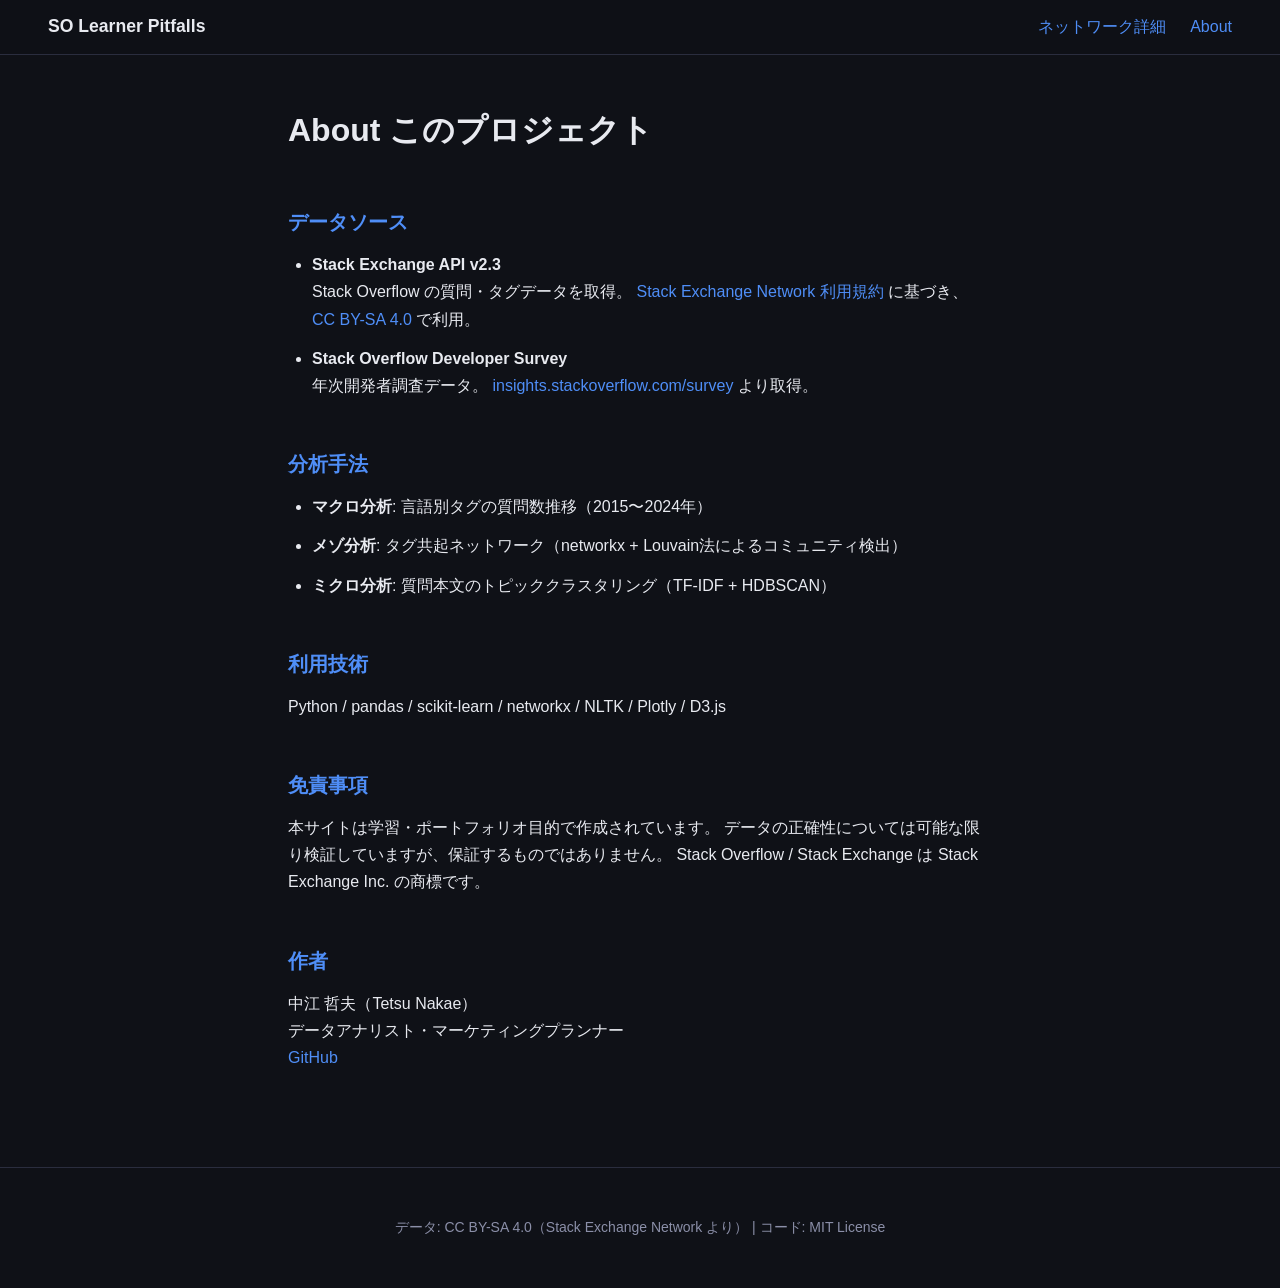
==== web/about.html @ 8466077b "Day 1: プロジェクト初期化・ディレクトリ構造・設定ファイル整備 - ディレクトリ構造を計画書に従い構築（src/api, preprocessing, analysis, visualizati" ====
<!DOCTYPE html>
<html lang="ja">
<head>
  <meta charset="UTF-8">
  <meta name="viewport" content="width=device-width, initial-scale=1.0">
  <title>About | Stack Overflow 学習者つまづき分析</title>
  <link rel="stylesheet" href="static/css/main.css">
</head>
<body>

  <header class="site-header">
    <nav>
      <a href="index.html" class="site-title">SO Learner Pitfalls</a>
      <a href="network.html">ネットワーク詳細</a>
      <a href="about.html" class="active">About</a>
    </nav>
  </header>

  <main class="about-main">

    <h1>About このプロジェクト</h1>

    <section>
      <h2>データソース</h2>
      <ul>
        <li>
          <strong>Stack Exchange API v2.3</strong><br>
          Stack Overflow の質問・タグデータを取得。
          <a href="https://stackoverflow.com/legal/terms-of-service/public" target="_blank" rel="noopener">
            Stack Exchange Network 利用規約
          </a> に基づき、
          <a href="https://creativecommons.org/licenses/by-sa/4.0/" target="_blank" rel="noopener">CC BY-SA 4.0</a> で利用。
        </li>
        <li>
          <strong>Stack Overflow Developer Survey</strong><br>
          年次開発者調査データ。
          <a href="https://insights.stackoverflow.com/survey" target="_blank" rel="noopener">
            insights.stackoverflow.com/survey
          </a> より取得。
        </li>
      </ul>
    </section>

    <section>
      <h2>分析手法</h2>
      <ul>
        <li><strong>マクロ分析</strong>: 言語別タグの質問数推移（2015〜2024年）</li>
        <li><strong>メゾ分析</strong>: タグ共起ネットワーク（networkx + Louvain法によるコミュニティ検出）</li>
        <li><strong>ミクロ分析</strong>: 質問本文のトピッククラスタリング（TF-IDF + HDBSCAN）</li>
      </ul>
    </section>

    <section>
      <h2>利用技術</h2>
      <p>Python / pandas / scikit-learn / networkx / NLTK / Plotly / D3.js</p>
    </section>

    <section>
      <h2>免責事項</h2>
      <p>
        本サイトは学習・ポートフォリオ目的で作成されています。
        データの正確性については可能な限り検証していますが、保証するものではありません。
        Stack Overflow / Stack Exchange は Stack Exchange Inc. の商標です。
      </p>
    </section>

    <section>
      <h2>作者</h2>
      <p>
        中江 哲夫（Tetsu Nakae）<br>
        データアナリスト・マーケティングプランナー<br>
        <a href="https://github.com/tetsuN-0320" target="_blank" rel="noopener">GitHub</a>
      </p>
    </section>

  </main>

  <footer class="site-footer">
    <p>データ: CC BY-SA 4.0（Stack Exchange Network より） | コード: MIT License</p>
  </footer>

</body>
</html>
---- web/static/css/main.css ----
/* ベーステーマ: フォント・カラーパレット・共通レイアウト */

:root {
  --color-bg: #0f1117;
  --color-surface: #1a1d27;
  --color-primary: #4f8ef7;
  --color-text: #e8eaf0;
  --color-text-muted: #8b8fa8;
  --color-border: #2a2d3e;
  --color-python: #3776ab;
  --color-javascript: #f7df1e;
  --color-java: #ed8b00;
  --color-go: #00add8;
  --font-base: "Noto Sans JP", "Helvetica Neue", Arial, sans-serif;
  --font-mono: "JetBrains Mono", "Fira Code", monospace;
  --spacing-lg: 3rem;
  --spacing-md: 1.5rem;
  --spacing-sm: 0.75rem;
}

* {
  box-sizing: border-box;
  margin: 0;
  padding: 0;
}

html {
  scroll-behavior: smooth;
}

body {
  background-color: var(--color-bg);
  color: var(--color-text);
  font-family: var(--font-base);
  font-size: 1rem;
  line-height: 1.7;
}

a {
  color: var(--color-primary);
  text-decoration: none;
}

a:hover {
  text-decoration: underline;
}

/* ナビゲーション */
.site-header {
  position: sticky;
  top: 0;
  z-index: 100;
  background: rgba(15, 17, 23, 0.9);
  backdrop-filter: blur(8px);
  border-bottom: 1px solid var(--color-border);
  padding: var(--spacing-sm) var(--spacing-lg);
}

.site-header nav {
  display: flex;
  align-items: center;
  gap: var(--spacing-md);
  max-width: 1200px;
  margin: 0 auto;
}

.site-title {
  font-weight: 700;
  font-size: 1.1rem;
  color: var(--color-text);
  margin-right: auto;
}

/* フッター */
.site-footer {
  text-align: center;
  padding: var(--spacing-lg);
  color: var(--color-text-muted);
  font-size: 0.875rem;
  border-top: 1px solid var(--color-border);
}

/* 言語タブ */
.language-tabs {
  display: flex;
  gap: var(--spacing-sm);
  margin: var(--spacing-md) 0;
}

.tab {
  padding: 0.5rem 1.25rem;
  border: 1px solid var(--color-border);
  border-radius: 2rem;
  background: transparent;
  color: var(--color-text-muted);
  cursor: pointer;
  font-size: 0.9rem;
  transition: all 0.2s;
}

.tab:hover {
  border-color: var(--color-primary);
  color: var(--color-text);
}

.tab.active {
  background: var(--color-primary);
  border-color: var(--color-primary);
  color: #fff;
}

/* チャートプレースホルダー */
.chart-placeholder {
  display: flex;
  align-items: center;
  justify-content: center;
  height: 400px;
  border: 1px dashed var(--color-border);
  border-radius: 8px;
  color: var(--color-text-muted);
  font-size: 0.9rem;
}

/* About・Network ページ */
.about-main,
.network-main {
  max-width: 800px;
  margin: 0 auto;
  padding: var(--spacing-lg);
}

.about-main h1,
.network-main h1 {
  font-size: 2rem;
  margin-bottom: var(--spacing-lg);
}

.about-main section {
  margin-bottom: var(--spacing-lg);
}

.about-main h2 {
  font-size: 1.25rem;
  margin-bottom: var(--spacing-sm);
  color: var(--color-primary);
}

.about-main ul {
  padding-left: 1.5rem;
}

.about-main li {
  margin-bottom: var(--spacing-sm);
}

/* ノード詳細パネル */
.node-detail {
  margin-top: var(--spacing-md);
  padding: var(--spacing-md);
  background: var(--color-surface);
  border-radius: 8px;
  border: 1px solid var(--color-border);
}

.node-detail.hidden {
  display: none;
}
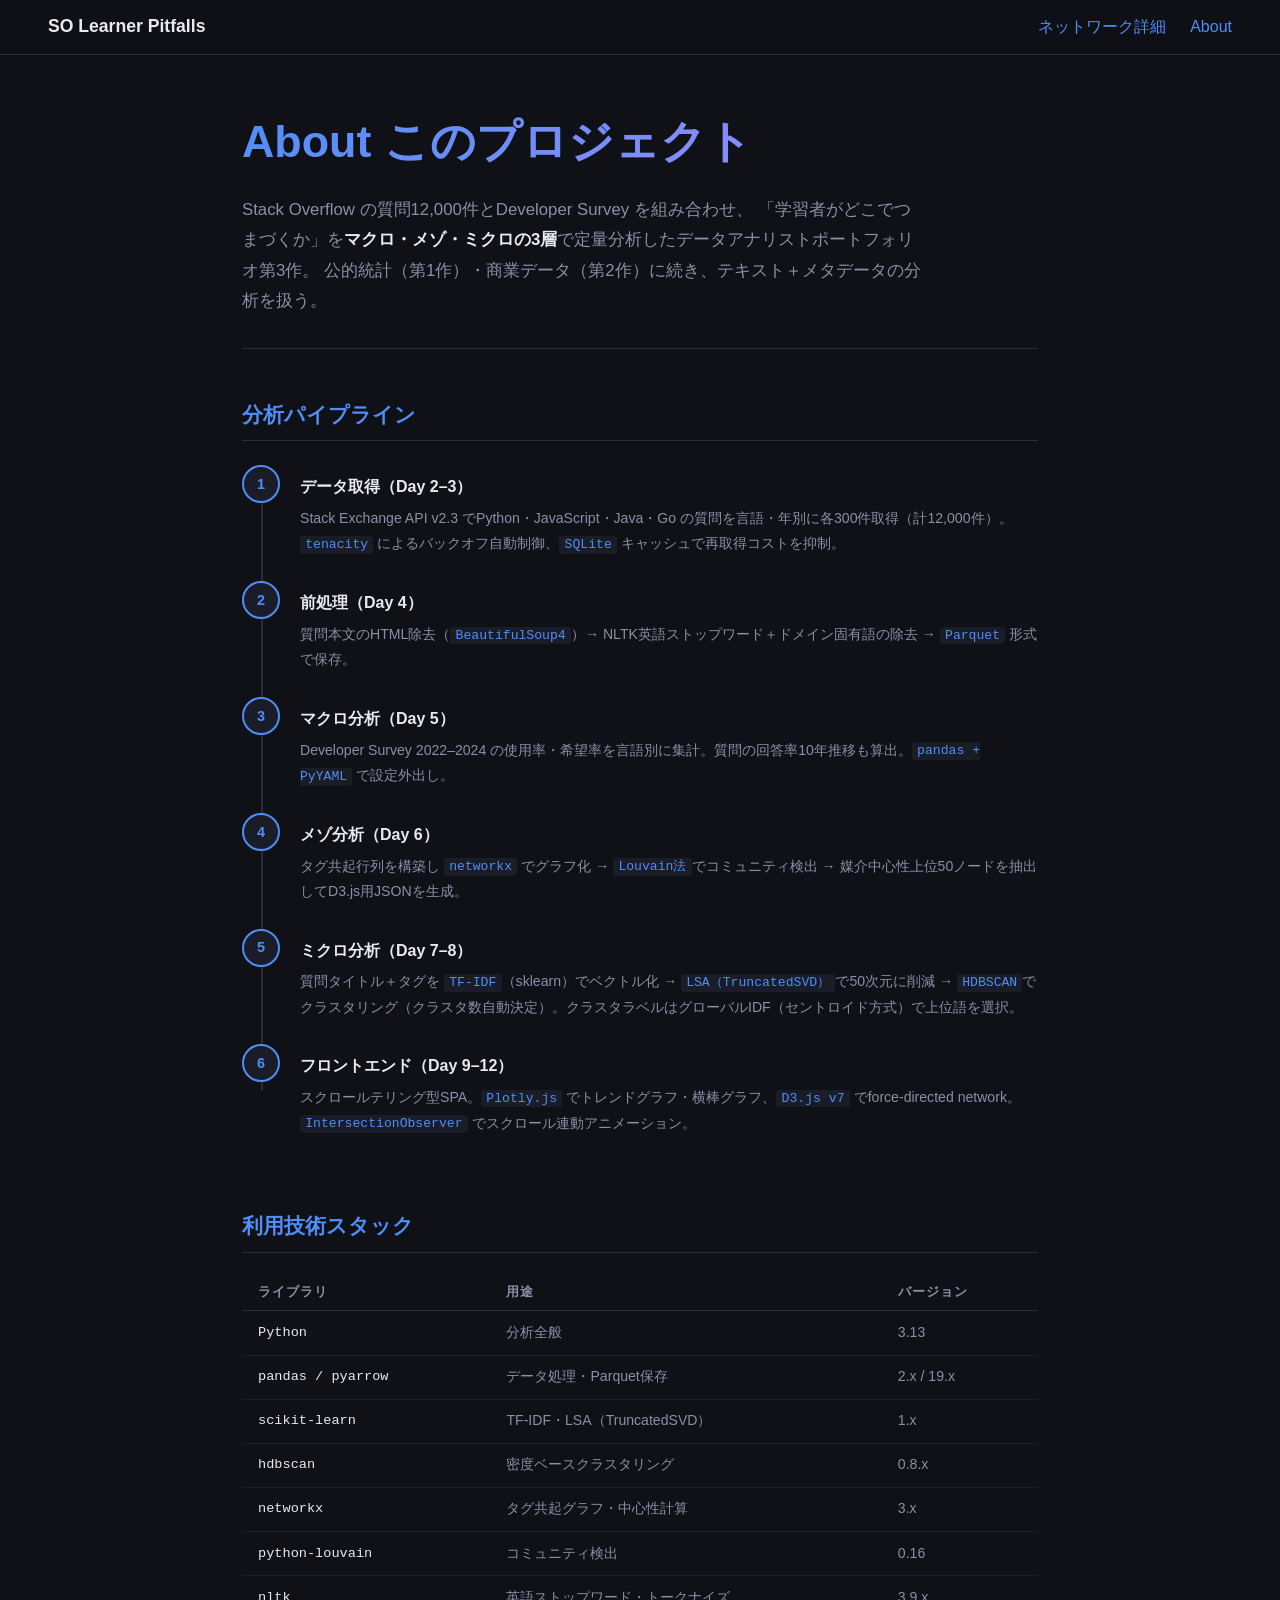
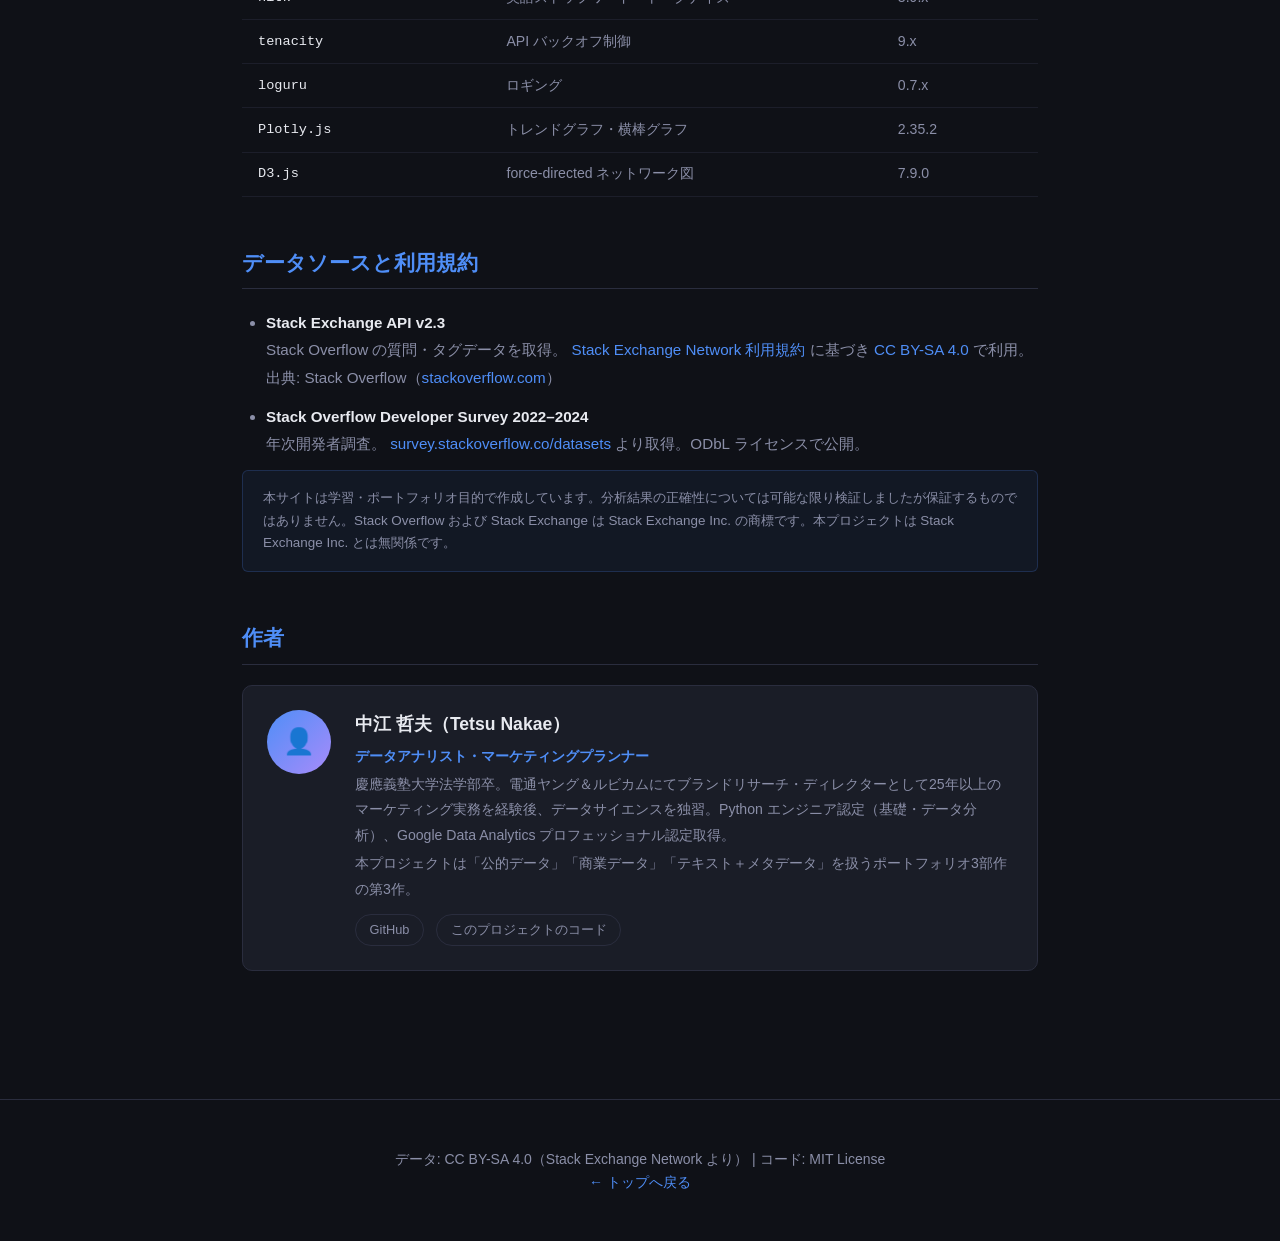
==== commit 020375ab: "Day 12: GitHub Pages デプロイ・About ページ完成・README 更新 - .github/workflows/deploy.yml: web/ を GitHub Pages " ====
--- a/web/about.html
+++ b/web/about.html
@@ -4,7 +4,219 @@
   <meta charset="UTF-8">
   <meta name="viewport" content="width=device-width, initial-scale=1.0">
   <title>About | Stack Overflow 学習者つまづき分析</title>
+  <meta name="description" content="Stack Overflow 学習者つまづき分析プロジェクトの分析手法・データソース・作者情報。">
   <link rel="stylesheet" href="static/css/main.css">
+  <link rel="stylesheet" href="static/css/responsive.css">
+  <style>
+    .about-main {
+      max-width: 860px;
+      margin: 0 auto;
+      padding: 3rem 2rem 5rem;
+    }
+    .about-hero {
+      margin-bottom: 3rem;
+      padding-bottom: 2rem;
+      border-bottom: 1px solid var(--color-border);
+    }
+    .about-hero h1 {
+      font-size: clamp(1.8rem, 4vw, 2.8rem);
+      font-weight: 900;
+      margin-bottom: 1rem;
+      background: linear-gradient(135deg, var(--color-primary), #a78bfa);
+      -webkit-background-clip: text;
+      -webkit-text-fill-color: transparent;
+      background-clip: text;
+    }
+    .about-hero p {
+      color: var(--color-text-muted);
+      font-size: 1.05rem;
+      line-height: 1.8;
+      max-width: 680px;
+    }
+    .about-section {
+      margin-bottom: 3rem;
+    }
+    .about-section h2 {
+      font-size: 1.3rem;
+      font-weight: 700;
+      color: var(--color-primary);
+      margin-bottom: 1.25rem;
+      padding-bottom: 0.5rem;
+      border-bottom: 1px solid var(--color-border);
+    }
+    .about-section p, .about-section li {
+      color: var(--color-text-muted);
+      line-height: 1.8;
+      font-size: 0.95rem;
+    }
+    .about-section ul {
+      padding-left: 1.5rem;
+    }
+    .about-section li {
+      margin-bottom: 0.75rem;
+    }
+    .about-section strong {
+      color: var(--color-text);
+    }
+
+    /* パイプライン図 */
+    .pipeline {
+      display: flex;
+      flex-direction: column;
+      gap: 0;
+      margin: 1.5rem 0;
+    }
+    .pipeline-step {
+      display: flex;
+      gap: 1.25rem;
+      align-items: flex-start;
+      position: relative;
+    }
+    .pipeline-step:not(:last-child)::before {
+      content: '';
+      position: absolute;
+      left: 19px;
+      top: 38px;
+      width: 2px;
+      height: calc(100% + 0.5rem);
+      background: var(--color-border);
+    }
+    .pipeline-num {
+      width: 38px;
+      height: 38px;
+      border-radius: 50%;
+      background: var(--color-surface);
+      border: 2px solid var(--color-primary);
+      display: flex;
+      align-items: center;
+      justify-content: center;
+      font-weight: 700;
+      font-size: 0.9rem;
+      color: var(--color-primary);
+      flex-shrink: 0;
+      z-index: 1;
+    }
+    .pipeline-body {
+      padding: 0.5rem 0 1.5rem;
+    }
+    .pipeline-body h3 {
+      font-size: 1rem;
+      font-weight: 700;
+      margin-bottom: 0.35rem;
+      color: var(--color-text);
+    }
+    .pipeline-body p {
+      font-size: 0.88rem;
+      color: var(--color-text-muted);
+      margin: 0;
+    }
+    .pipeline-body code {
+      font-family: var(--font-mono);
+      font-size: 0.82rem;
+      background: var(--color-surface);
+      padding: 0.1em 0.4em;
+      border-radius: 3px;
+      color: var(--color-primary);
+    }
+
+    /* テックスタック表 */
+    .tech-table {
+      width: 100%;
+      border-collapse: collapse;
+      font-size: 0.88rem;
+      margin-top: 1rem;
+    }
+    .tech-table th {
+      text-align: left;
+      padding: 0.5rem 1rem;
+      border-bottom: 1px solid var(--color-border);
+      color: var(--color-text-muted);
+      font-weight: 600;
+      font-size: 0.8rem;
+      text-transform: uppercase;
+      letter-spacing: 0.08em;
+    }
+    .tech-table td {
+      padding: 0.6rem 1rem;
+      border-bottom: 1px solid rgba(42,45,62,0.5);
+      color: var(--color-text-muted);
+      vertical-align: top;
+    }
+    .tech-table td:first-child {
+      color: var(--color-text);
+      font-family: var(--font-mono);
+      font-size: 0.85rem;
+      white-space: nowrap;
+    }
+
+    /* 作者カード */
+    .author-card {
+      display: flex;
+      gap: 1.5rem;
+      align-items: flex-start;
+      padding: 1.5rem;
+      background: var(--color-surface);
+      border-radius: 10px;
+      border: 1px solid var(--color-border);
+    }
+    .author-avatar {
+      width: 64px;
+      height: 64px;
+      border-radius: 50%;
+      background: linear-gradient(135deg, var(--color-primary), #a78bfa);
+      display: flex;
+      align-items: center;
+      justify-content: center;
+      font-size: 1.6rem;
+      flex-shrink: 0;
+    }
+    .author-info h3 {
+      font-size: 1.1rem;
+      font-weight: 700;
+      margin-bottom: 0.25rem;
+    }
+    .author-info p {
+      margin: 0.2rem 0;
+      font-size: 0.88rem;
+    }
+    .author-links {
+      display: flex;
+      gap: 0.75rem;
+      margin-top: 0.75rem;
+      flex-wrap: wrap;
+    }
+    .author-link {
+      padding: 0.25rem 0.85rem;
+      border: 1px solid var(--color-border);
+      border-radius: 2rem;
+      font-size: 0.8rem;
+      color: var(--color-text-muted);
+      text-decoration: none;
+      transition: all 0.2s;
+    }
+    .author-link:hover {
+      border-color: var(--color-primary);
+      color: var(--color-primary);
+      text-decoration: none;
+    }
+
+    /* 免責事項 */
+    .disclaimer {
+      padding: 1rem 1.25rem;
+      background: rgba(79,142,247,0.06);
+      border: 1px solid rgba(79,142,247,0.2);
+      border-radius: 6px;
+      font-size: 0.84rem;
+      color: var(--color-text-muted);
+      line-height: 1.7;
+    }
+
+    @media (max-width: 768px) {
+      .author-card { flex-direction: column; }
+      .tech-table th:nth-child(3),
+      .tech-table td:nth-child(3) { display: none; }
+    }
+  </style>
 </head>
 <body>
 
@@ -18,65 +230,133 @@
 
   <main class="about-main">
 
-    <h1>About このプロジェクト</h1>
-
-    <section>
-      <h2>データソース</h2>
+    <div class="about-hero">
+      <h1>About このプロジェクト</h1>
+      <p>
+        Stack Overflow の質問12,000件とDeveloper Survey を組み合わせ、
+        「学習者がどこでつまづくか」を<strong style="color:var(--color-text)">マクロ・メゾ・ミクロの3層</strong>で定量分析したデータアナリストポートフォリオ第3作。
+        公的統計（第1作）・商業データ（第2作）に続き、テキスト＋メタデータの分析を扱う。
+      </p>
+    </div>
+
+    <!-- 分析パイプライン -->
+    <section class="about-section">
+      <h2>分析パイプライン</h2>
+      <div class="pipeline">
+        <div class="pipeline-step">
+          <div class="pipeline-num">1</div>
+          <div class="pipeline-body">
+            <h3>データ取得（Day 2–3）</h3>
+            <p>Stack Exchange API v2.3 でPython・JavaScript・Java・Go の質問を言語・年別に各300件取得（計12,000件）。<code>tenacity</code> によるバックオフ自動制御、<code>SQLite</code> キャッシュで再取得コストを抑制。</p>
+          </div>
+        </div>
+        <div class="pipeline-step">
+          <div class="pipeline-num">2</div>
+          <div class="pipeline-body">
+            <h3>前処理（Day 4）</h3>
+            <p>質問本文のHTML除去（<code>BeautifulSoup4</code>）→ NLTK英語ストップワード＋ドメイン固有語の除去 → <code>Parquet</code> 形式で保存。</p>
+          </div>
+        </div>
+        <div class="pipeline-step">
+          <div class="pipeline-num">3</div>
+          <div class="pipeline-body">
+            <h3>マクロ分析（Day 5）</h3>
+            <p>Developer Survey 2022–2024 の使用率・希望率を言語別に集計。質問の回答率10年推移も算出。<code>pandas + PyYAML</code> で設定外出し。</p>
+          </div>
+        </div>
+        <div class="pipeline-step">
+          <div class="pipeline-num">4</div>
+          <div class="pipeline-body">
+            <h3>メゾ分析（Day 6）</h3>
+            <p>タグ共起行列を構築し <code>networkx</code> でグラフ化 → <code>Louvain法</code>でコミュニティ検出 → 媒介中心性上位50ノードを抽出してD3.js用JSONを生成。</p>
+          </div>
+        </div>
+        <div class="pipeline-step">
+          <div class="pipeline-num">5</div>
+          <div class="pipeline-body">
+            <h3>ミクロ分析（Day 7–8）</h3>
+            <p>質問タイトル＋タグを <code>TF-IDF</code>（sklearn）でベクトル化 → <code>LSA（TruncatedSVD）</code>で50次元に削減 → <code>HDBSCAN</code>でクラスタリング（クラスタ数自動決定）。クラスタラベルはグローバルIDF（セントロイド方式）で上位語を選択。</p>
+          </div>
+        </div>
+        <div class="pipeline-step">
+          <div class="pipeline-num">6</div>
+          <div class="pipeline-body">
+            <h3>フロントエンド（Day 9–12）</h3>
+            <p>スクロールテリング型SPA。<code>Plotly.js</code> でトレンドグラフ・横棒グラフ、<code>D3.js v7</code> でforce-directed network。<code>IntersectionObserver</code> でスクロール連動アニメーション。</p>
+          </div>
+        </div>
+      </div>
+    </section>
+
+    <!-- 利用技術 -->
+    <section class="about-section">
+      <h2>利用技術スタック</h2>
+      <table class="tech-table">
+        <thead>
+          <tr><th>ライブラリ</th><th>用途</th><th>バージョン</th></tr>
+        </thead>
+        <tbody>
+          <tr><td>Python</td><td>分析全般</td><td>3.13</td></tr>
+          <tr><td>pandas / pyarrow</td><td>データ処理・Parquet保存</td><td>2.x / 19.x</td></tr>
+          <tr><td>scikit-learn</td><td>TF-IDF・LSA（TruncatedSVD）</td><td>1.x</td></tr>
+          <tr><td>hdbscan</td><td>密度ベースクラスタリング</td><td>0.8.x</td></tr>
+          <tr><td>networkx</td><td>タグ共起グラフ・中心性計算</td><td>3.x</td></tr>
+          <tr><td>python-louvain</td><td>コミュニティ検出</td><td>0.16</td></tr>
+          <tr><td>nltk</td><td>英語ストップワード・トークナイズ</td><td>3.9.x</td></tr>
+          <tr><td>tenacity</td><td>API バックオフ制御</td><td>9.x</td></tr>
+          <tr><td>loguru</td><td>ロギング</td><td>0.7.x</td></tr>
+          <tr><td>Plotly.js</td><td>トレンドグラフ・横棒グラフ</td><td>2.35.2</td></tr>
+          <tr><td>D3.js</td><td>force-directed ネットワーク図</td><td>7.9.0</td></tr>
+        </tbody>
+      </table>
+    </section>
+
+    <!-- データソース -->
+    <section class="about-section">
+      <h2>データソースと利用規約</h2>
       <ul>
         <li>
           <strong>Stack Exchange API v2.3</strong><br>
           Stack Overflow の質問・タグデータを取得。
-          <a href="https://stackoverflow.com/legal/terms-of-service/public" target="_blank" rel="noopener">
-            Stack Exchange Network 利用規約
-          </a> に基づき、
-          <a href="https://creativecommons.org/licenses/by-sa/4.0/" target="_blank" rel="noopener">CC BY-SA 4.0</a> で利用。
+          <a href="https://stackoverflow.com/legal/terms-of-service/public" target="_blank" rel="noopener">Stack Exchange Network 利用規約</a>
+          に基づき <a href="https://creativecommons.org/licenses/by-sa/4.0/" target="_blank" rel="noopener">CC BY-SA 4.0</a> で利用。
+          出典: Stack Overflow（<a href="https://stackoverflow.com" target="_blank" rel="noopener">stackoverflow.com</a>）
         </li>
         <li>
-          <strong>Stack Overflow Developer Survey</strong><br>
-          年次開発者調査データ。
-          <a href="https://insights.stackoverflow.com/survey" target="_blank" rel="noopener">
-            insights.stackoverflow.com/survey
-          </a> より取得。
+          <strong>Stack Overflow Developer Survey 2022–2024</strong><br>
+          年次開発者調査。
+          <a href="https://survey.stackoverflow.co/datasets" target="_blank" rel="noopener">survey.stackoverflow.co/datasets</a>
+          より取得。ODbL ライセンスで公開。
         </li>
       </ul>
+      <div class="disclaimer">
+        本サイトは学習・ポートフォリオ目的で作成しています。分析結果の正確性については可能な限り検証しましたが保証するものではありません。Stack Overflow および Stack Exchange は Stack Exchange Inc. の商標です。本プロジェクトは Stack Exchange Inc. とは無関係です。
+      </div>
     </section>
 
-    <section>
-      <h2>分析手法</h2>
-      <ul>
-        <li><strong>マクロ分析</strong>: 言語別タグの質問数推移（2015〜2024年）</li>
-        <li><strong>メゾ分析</strong>: タグ共起ネットワーク（networkx + Louvain法によるコミュニティ検出）</li>
-        <li><strong>ミクロ分析</strong>: 質問本文のトピッククラスタリング（TF-IDF + HDBSCAN）</li>
-      </ul>
-    </section>
-
-    <section>
-      <h2>利用技術</h2>
-      <p>Python / pandas / scikit-learn / networkx / NLTK / Plotly / D3.js</p>
-    </section>
-
-    <section>
-      <h2>免責事項</h2>
-      <p>
-        本サイトは学習・ポートフォリオ目的で作成されています。
-        データの正確性については可能な限り検証していますが、保証するものではありません。
-        Stack Overflow / Stack Exchange は Stack Exchange Inc. の商標です。
-      </p>
-    </section>
-
-    <section>
+    <!-- 作者 -->
+    <section class="about-section">
       <h2>作者</h2>
-      <p>
-        中江 哲夫（Tetsu Nakae）<br>
-        データアナリスト・マーケティングプランナー<br>
-        <a href="https://github.com/tetsuN-0320" target="_blank" rel="noopener">GitHub</a>
-      </p>
+      <div class="author-card">
+        <div class="author-avatar">👤</div>
+        <div class="author-info">
+          <h3>中江 哲夫（Tetsu Nakae）</h3>
+          <p style="color:var(--color-primary);font-weight:600;">データアナリスト・マーケティングプランナー</p>
+          <p>慶應義塾大学法学部卒。電通ヤング＆ルビカムにてブランドリサーチ・ディレクターとして25年以上のマーケティング実務を経験後、データサイエンスを独習。Python エンジニア認定（基礎・データ分析）、Google Data Analytics プロフェッショナル認定取得。</p>
+          <p>本プロジェクトは「公的データ」「商業データ」「テキスト＋メタデータ」を扱うポートフォリオ3部作の第3作。</p>
+          <div class="author-links">
+            <a href="https://github.com/tetsuN-0320" target="_blank" rel="noopener" class="author-link">GitHub</a>
+            <a href="https://github.com/tetsuN-0320/stackoverflow-learner-pitfalls" target="_blank" rel="noopener" class="author-link">このプロジェクトのコード</a>
+          </div>
+        </div>
+      </div>
     </section>
 
   </main>
 
   <footer class="site-footer">
     <p>データ: CC BY-SA 4.0（Stack Exchange Network より） | コード: MIT License</p>
+    <p><a href="index.html">← トップへ戻る</a></p>
   </footer>
 
 </body>
--- a/web/static/css/main.css
+++ b/web/static/css/main.css
@@ -153,6 +153,51 @@
   margin-bottom: var(--spacing-sm);
 }
 
+/* D3 ネットワーク ツールチップ */
+.network-tooltip {
+  position: absolute;
+  background: rgba(26, 29, 39, 0.96);
+  border: 1px solid var(--color-primary);
+  border-radius: 6px;
+  padding: 0.5rem 0.75rem;
+  font-size: 0.85rem;
+  color: var(--color-text);
+  pointer-events: none;
+  z-index: 300;
+  max-width: 220px;
+  line-height: 1.6;
+  box-shadow: 0 4px 16px rgba(0,0,0,0.5);
+}
+
+.network-tooltip strong {
+  color: var(--color-primary);
+  display: block;
+  margin-bottom: 0.2rem;
+}
+
+/* ネットワーク凡例 */
+.network-legend {
+  display: flex;
+  flex-wrap: wrap;
+  gap: 0.5rem 1rem;
+  margin-top: 0.75rem;
+  font-size: 0.8rem;
+  color: var(--color-text-muted);
+}
+
+.legend-item {
+  display: flex;
+  align-items: center;
+  gap: 0.4rem;
+}
+
+.legend-dot {
+  width: 10px;
+  height: 10px;
+  border-radius: 50%;
+  flex-shrink: 0;
+}
+
 /* ノード詳細パネル */
 .node-detail {
   margin-top: var(--spacing-md);
--- a/web/static/css/responsive.css
+++ b/web/static/css/responsive.css
@@ -0,0 +1,48 @@
+/* レスポンシブ対応: モバイル（768px以下）ではグリッドを縦積みに変更 */
+
+@media (max-width: 768px) {
+  .act {
+    grid-template-columns: 1fr;
+  }
+
+  .act-sticky {
+    position: static;
+    max-width: 100%;
+    padding: var(--spacing-md);
+  }
+
+  .act-chart {
+    padding: var(--spacing-md);
+    min-height: 300px;
+  }
+
+  .hero h1 {
+    font-size: 2.2rem;
+  }
+
+  .hero-stats {
+    gap: var(--spacing-md);
+  }
+
+  .language-tabs {
+    flex-wrap: wrap;
+  }
+
+  .site-header nav {
+    gap: var(--spacing-sm);
+  }
+
+  /* 第4幕: モバイルは1列 */
+  .insights {
+    grid-template-columns: 1fr;
+  }
+
+  .act-content-full {
+    padding: var(--spacing-lg) var(--spacing-md);
+  }
+
+  .insight-card {
+    flex-direction: column;
+    gap: var(--spacing-sm);
+  }
+}
